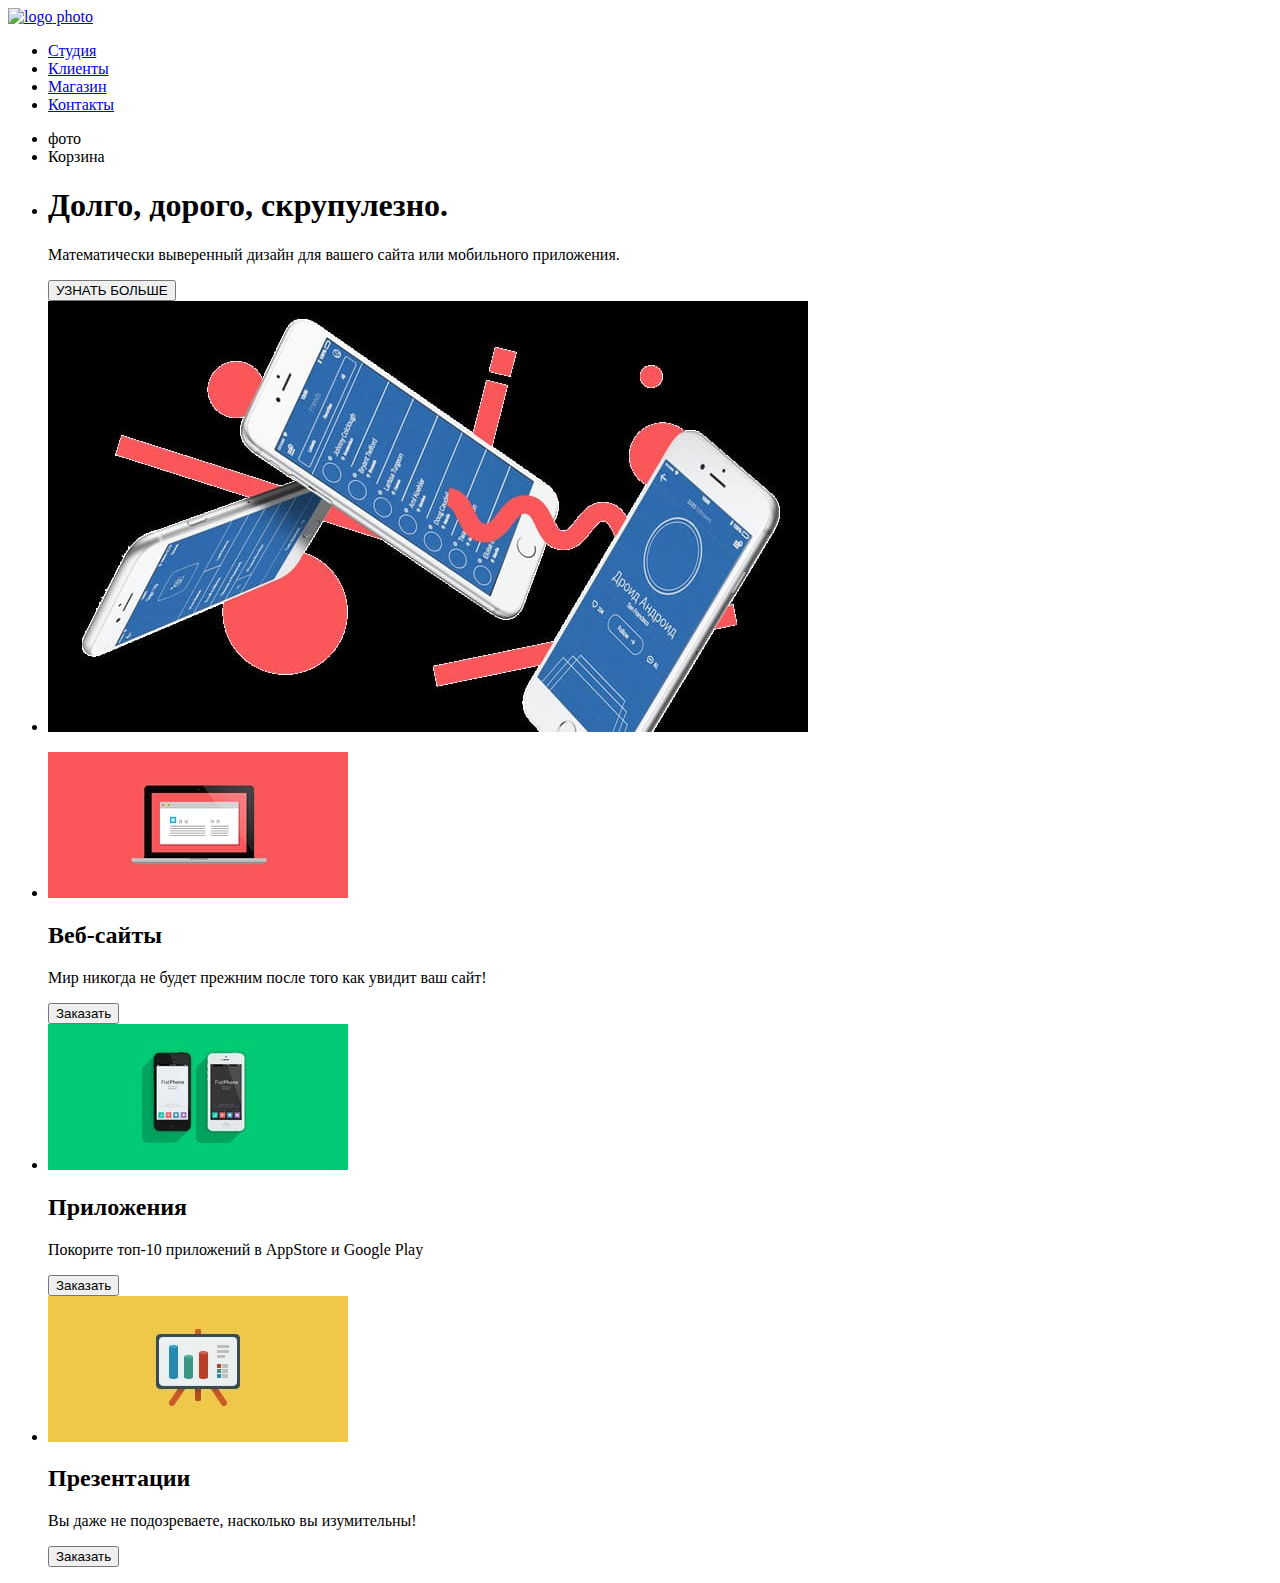
==== index.html @ cef777b5 "start" ====
<!DOCTYPE html>
<html lang="en">
  <head>
    <meta charset="UTF-8" />
    <meta http-equiv="X-UA-Compatible" content="IE=edge" />
    <meta name="viewport" content="width=device-width, initial-scale=1.0" />
    <title>nerds</title>
  </head>
  <body>
    <!--header шапка-->
    <header class="header">
      <a href="#" class="header_logo">
        <img src="#" alt="logo" />
        photo
      </a>
      <nav class="nav-menu">
        <ul class="nav-list">
          <li class="nav-items">
            <a href="#" class="nav-link"> Студия </a>
          </li>
          <li class="nav-items">
            <a href="#" class="nav-link"> Клиенты </a>
          </li>
          <li class="nav-items">
            <a href="#" class="nav-link"> Магазин </a>
          </li>
          <li class="nav-items">
            <a href="#" class="nav-link"> Контакты </a>
          </li>
        </ul>
        <ul class="basket">
          <li class="basket-list">фото</li>
          <li class="basket-list">Корзина</li>
        </ul>
      </nav>
      <!-- Секція герой-->
      <section class="hero">
        <ul class="hero-list">
          <li class="hero-items">
            <h1 class="hreo-title">Долго, дорого, скрупулезно.</h1>
            <p class="hero-paragraf">
              Математически выверенный дизайн для вашего сайта или мобильного
              приложения.
            </p>
            <button class="hero-btn">УЗНАТЬ БОЛЬШЕ</button>
          </li>
          <li class="hero-items">
            <img src="./images/img-cards/hero-foto.jpg" />
          </li>
        </ul>
      </section>

      <!-- Секція карточки Фотокарточки !! Галерея прикладів робіт фірми-->

      <section class="advertising">
        <ul class="advertising-list">
          <li class="advertising-item">
            <img src="./images/img-cards/laptop.jpg" />
            <h2 class="advertising-titel">Веб-сайты</h2>
            <p class="advertising-paragraf">
              Мир никогда не будет прежним после того как увидит ваш сайт!
            </p>
            <button class="advertising-btn">Заказать</button>
          </li>
          <li class="advertising-item">
            <img src="./images/img-cards/phone.jpg" />
            <h2 class="advertising-titel">Приложения</h2>
            <p class="advertising-paragraf">
              Покорите топ-10 приложений в AppStore и Google Play
            </p>
            <button class="advertising-btn">Заказать</button>
          </li>
          <li class="advertising-item">
            <img src="./images/img-cards/tv.jpg" />
            <h2 class="advertising-titel">Презентации</h2>
            <p class="advertising-paragraf">
              Вы даже не подозреваете, насколько вы изумительны!
            </p>
            <button class="advertising-btn">Заказать</button>
          </li>
        </ul>
      </section>
      <!-- Секція герой-->
      <section></section>
      <!-- Секція герой-->
      <section></section>
    </header>
  </body>
</html>
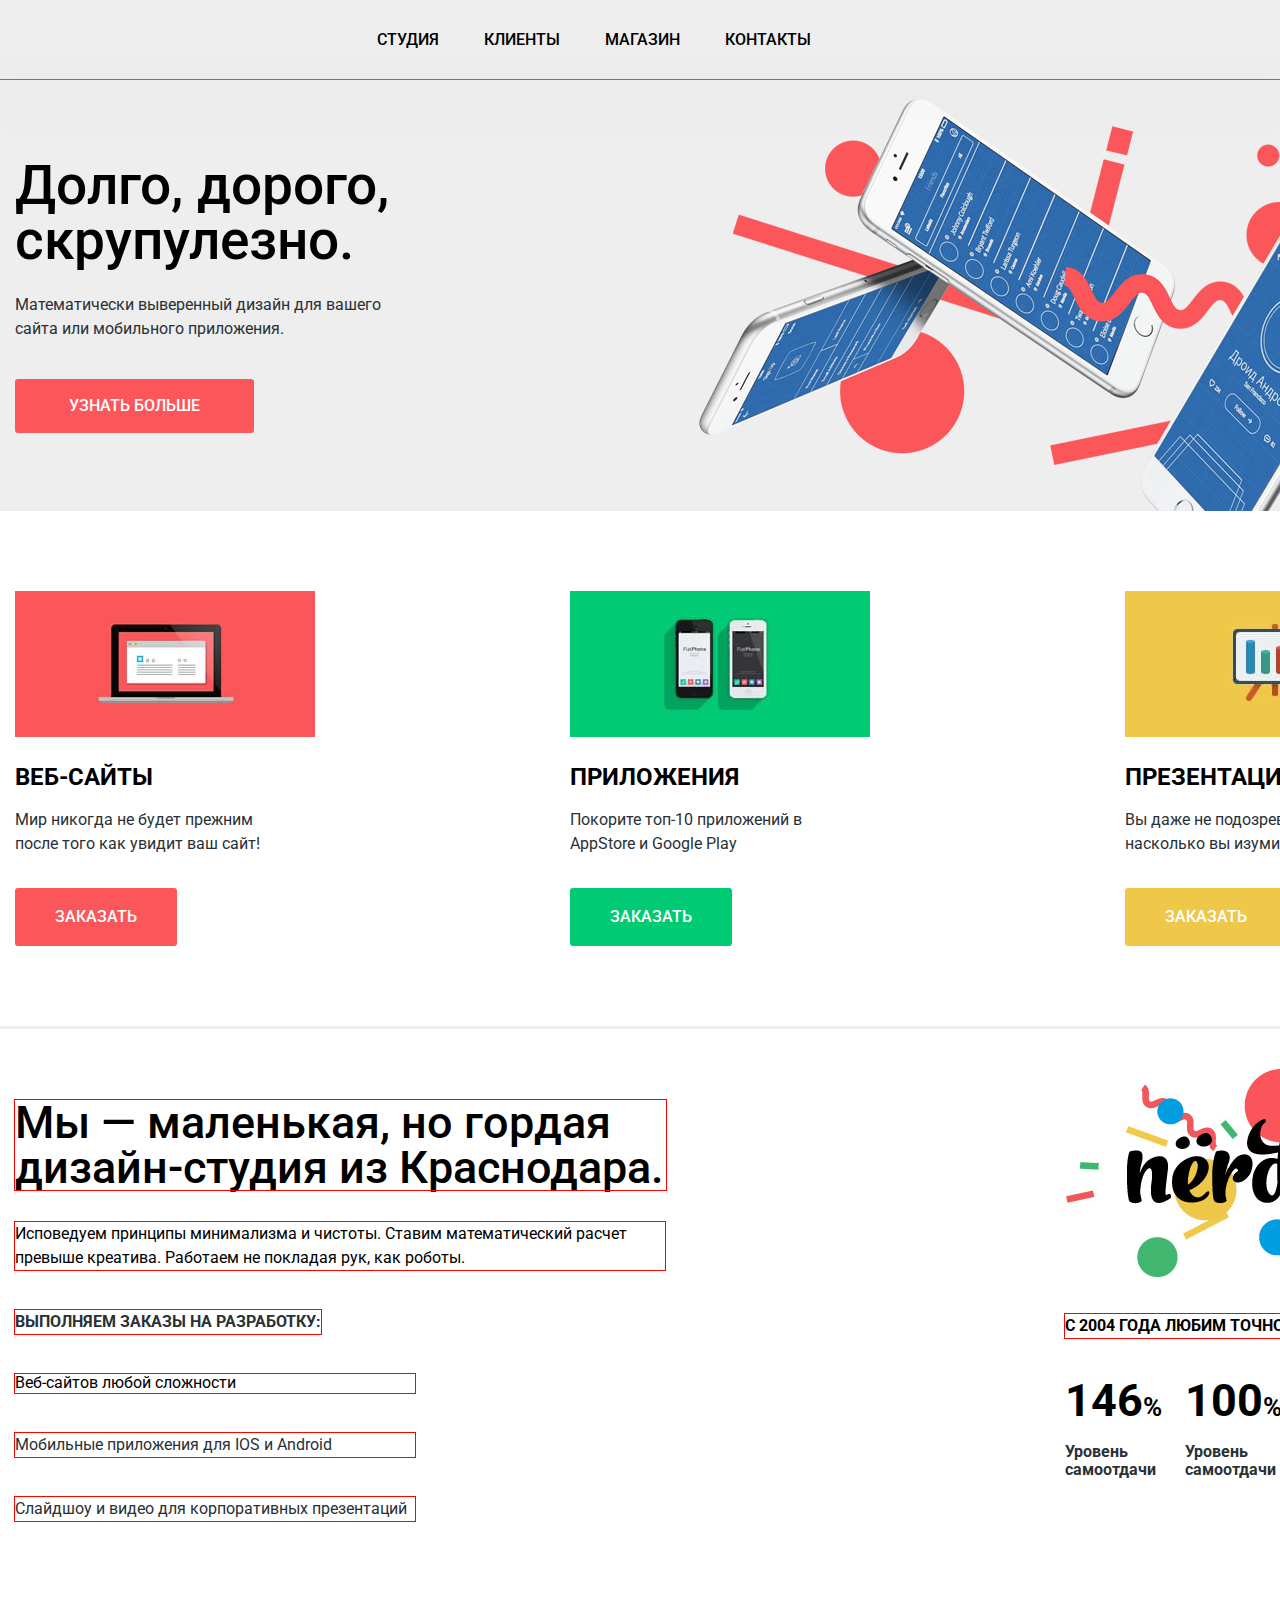
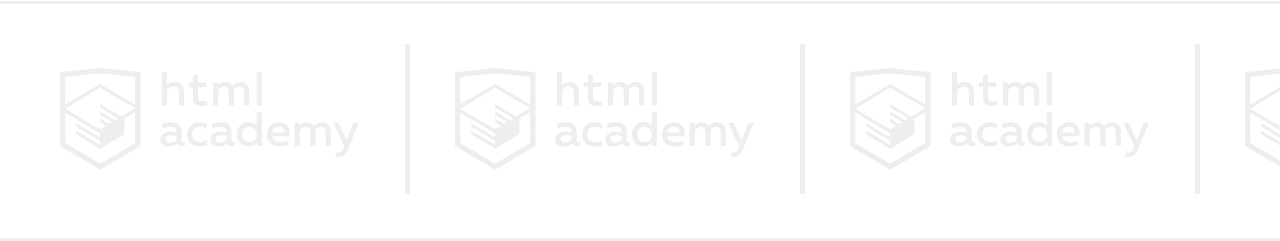
==== commit 05ebb511: "start" ====
--- a/index.html
+++ b/index.html
@@ -4,40 +4,67 @@
     <meta charset="UTF-8" />
     <meta http-equiv="X-UA-Compatible" content="IE=edge" />
     <meta name="viewport" content="width=device-width, initial-scale=1.0" />
+    <link
+      rel="stylesheet"
+      href="https://cdnjs.cloudflare.com/ajax/libs/modern-normalize/0.6.0/modern-normalize.min.css
+   "
+    />
+    <link rel="preconnect" href="https://fonts.googleapis.com" />
+    <link rel="preconnect" href="https://fonts.gstatic.com" crossorigin />
+    <link
+      href="https://fonts.googleapis.com/css2?family=Roboto:wght@400;500;700&display=swap"
+      rel="stylesheet"
+    />
+    <link rel="stylesheet" href="style/style.css" />
     <title>nerds</title>
   </head>
   <body>
     <!--header шапка-->
     <header class="header">
-      <a href="#" class="header_logo">
-        <img src="#" alt="logo" />
-        photo
-      </a>
-      <nav class="nav-menu">
-        <ul class="nav-list">
-          <li class="nav-items">
-            <a href="#" class="nav-link"> Студия </a>
-          </li>
-          <li class="nav-items">
-            <a href="#" class="nav-link"> Клиенты </a>
-          </li>
-          <li class="nav-items">
-            <a href="#" class="nav-link"> Магазин </a>
-          </li>
-          <li class="nav-items">
-            <a href="#" class="nav-link"> Контакты </a>
-          </li>
-        </ul>
-        <ul class="basket">
-          <li class="basket-list">фото</li>
-          <li class="basket-list">Корзина</li>
-        </ul>
-      </nav>
-      <!-- Секція герой-->
-      <section class="hero">
+      <div class="container">
+        <nav class="nav-menu">
+          <a href="#" class="header-logo">
+            <svg class="heder-logo__icon">
+              <use
+                href="../images/img-svg/symbol-defs.svg#icon-nerds-logo"
+              ></use>
+            </svg>
+          </a>
+          <ul class="nav-list">
+            <li class="nav-items">
+              <a href="#" class="nav-link"> Студия </a>
+            </li>
+            <li class="nav-items">
+              <a href="#" class="nav-link"> Клиенты </a>
+            </li>
+            <li class="nav-items">
+              <a href="#" class="nav-link"> Магазин </a>
+            </li>
+            <li class="nav-items">
+              <a href="#" class="nav-link"> Контакты </a>
+            </li>
+          </ul>
+          <ul class="basket">
+            <li class="basket-list">
+              <a class="basket-link">
+                <svg class="button-icon">
+                  <use
+                    href="../images/img-svg/symbol-defs.svg#icon-basket"
+                  ></use>
+                </svg>
+              </a>
+            </li>
+            <li class="basket-list">Корзина</li>
+          </ul>
+        </nav>
+      </div>
+    </header>
+    <!-- Секція герой-->
+    <section class="hero">
+      <div class="container">
         <ul class="hero-list">
           <li class="hero-items">
-            <h1 class="hreo-title">Долго, дорого, скрупулезно.</h1>
+            <h1 class="hero-title">Долго, дорого, скрупулезно.</h1>
             <p class="hero-paragraf">
               Математически выверенный дизайн для вашего сайта или мобильного
               приложения.
@@ -45,22 +72,24 @@
             <button class="hero-btn">УЗНАТЬ БОЛЬШЕ</button>
           </li>
           <li class="hero-items">
-            <img src="./images/img-cards/hero-foto.jpg" />
+            <img src="./images/img-cards/hero-png.png" />
           </li>
         </ul>
-      </section>
+      </div>
+    </section>
 
-      <!-- Секція карточки Фотокарточки !! Галерея прикладів робіт фірми-->
+    <!-- Секція карточки Фотокарточки !! Галерея прикладів робіт фірми-->
 
-      <section class="advertising">
+    <section class="advertising">
+      <div class="container">
         <ul class="advertising-list">
           <li class="advertising-item">
-            <img src="./images/img-cards/laptop.jpg" />
+            <img src="./images/img-cards/laptop.jpg" alt="laptop" />
             <h2 class="advertising-titel">Веб-сайты</h2>
             <p class="advertising-paragraf">
               Мир никогда не будет прежним после того как увидит ваш сайт!
             </p>
-            <button class="advertising-btn">Заказать</button>
+            <button class="advertising-btn sites">Заказать</button>
           </li>
           <li class="advertising-item">
             <img src="./images/img-cards/phone.jpg" />
@@ -68,7 +97,7 @@
             <p class="advertising-paragraf">
               Покорите топ-10 приложений в AppStore и Google Play
             </p>
-            <button class="advertising-btn">Заказать</button>
+            <button class="advertising-btn phone">Заказать</button>
           </li>
           <li class="advertising-item">
             <img src="./images/img-cards/tv.jpg" />
@@ -76,14 +105,94 @@
             <p class="advertising-paragraf">
               Вы даже не подозреваете, насколько вы изумительны!
             </p>
-            <button class="advertising-btn">Заказать</button>
+            <button class="advertising-btn tv">Заказать</button>
           </li>
         </ul>
-      </section>
-      <!-- Секція герой-->
-      <section></section>
-      <!-- Секція герой-->
-      <section></section>
-    </header>
+      </div>
+    </section>
+
+    <!-- Секція Краснодар Ботани-->
+
+    <section class="krasnodar">
+      <div class="container">
+        <ul class="krasnodar-list">
+          <li class="krasnodar-item">
+            <h2 class="kranodar-title">
+              Мы — маленькая, но гордая дизайн-студия из Краснодара.
+            </h2>
+            <p class="krasnodar-paragraf">
+              Исповедуем принципы минимализма и чистоты. Ставим математический
+              расчет превыше креатива. Работаем не покладая рук, как роботы.
+            </p>
+            <h3 class="krasnodar-subtitle">Выполняем заказы на разработку:</h3>
+            <div class="wrapper-subtitle">
+              <p class="   ">Веб-сайтов любой сложности</p>
+            </div>
+            <div class="wrapper-subtitle">
+              <p class="wrapper-item">Мобильные приложения для IOS и Android</p>
+            </div>
+            <div class="wrapper-subtitle">
+              <p class="wrapper-item">
+                Слайдшоу и видео для корпоративных презентаций
+              </p>
+            </div>
+          </li>
+          <div>
+            <img src="./images/img-cards/nerds-png.png" class="item-logo" />
+            <h3 class="nerds-statisik">с 2004 года Любим точность во всем:</h3>
+            <ul class="nerds-list">
+              <li class="nerds-item">
+                146<span class="mark">%</span>
+                <p class="nerds-paragraf">Уровень самоотдачи</p>
+              </li>
+              <li class="nerds-item">
+                100<span class="mark">%</span>
+                <p class="nerds-paragraf">Уровень самоотдачи</p>
+              </li>
+              <li class="nerds-item">
+                50<span class="mark">%</span>
+                <p class="nerds-paragraf">Уровень самоотдачи</p>
+              </li>
+            </ul>
+          </div>
+        </ul>
+      </div>
+    </section>
+
+    <!-- Секція партнери фірми-->
+    <section class="partners">
+      <div class="container">
+        <ul class="partners-list">
+          <li class="partners-list__items">
+            <a href="#" class="partners-logo">
+              <svg class="partners-logo__icon">
+                <use href="../images/img-svg/spride.svg#icon-html"></use>
+              </svg>
+            </a>
+          </li>
+          <li class="partners-list__items">
+            <a href="#" class="partners-logo">
+              <svg class="partners-logo__icon">
+                <use href="../images/img-svg/spride.svg#icon-html"></use>
+              </svg>
+            </a>
+          </li>
+          <li class="partners-list__items">
+            <a href="#" class="partners-logo">
+              <svg class="partners-logo__icon">
+                <use href="../images/img-svg/spride.svg#icon-html"></use>
+              </svg>
+            </a>
+          </li>
+          <li class="partners-list__items">
+            <a href="#" class="partners-logo">
+              <svg class="partners-logo__icon">
+                <use href="../images/img-svg/spride.svg#icon-html"></use>
+              </svg>
+            </a>
+          </li>
+        </ul>
+      </div>
+    </section>
   </body>
 </html>
--- a/style/style.css
+++ b/style/style.css
@@ -0,0 +1,464 @@
+/* основний колір тексту #000000; */
+
+/*другорядний колір тексту #283136; */
+
+/* фкцент колір : #fb565a; */
+
+/* герой фоновий колір: #eeeeee; */
+
+/* другорядний колір тексту #283136; */
+
+/* колір фону блок герой і футор  #2F303A; */
+
+/* колір логотипу #000000 .. #2196F3; */
+
+/* колір тексту білий #FFFFFF; */
+
+:root {
+  --primart-text-color: #000000;
+  --subtitle-title-text-color: #283136;
+  --accent-color: #fb565a;
+  --hero-bg-color: #eeeeee;
+  --white-color: #ffffff;
+  --main-background-color: #888888;
+  --bg-button-gren: #00ca74;
+  --bg-button-yellow: #efc849;
+  --bg-button-red: #fb565a;
+  --contener-color: #eeeee;
+  --icon-color: #afb1b8;
+  --items-shadow: #eeeeee;
+  --animation-timing-function: cubic-bezier(0.4, 0, 0.2, 1);
+}
+
+p,
+h1,
+h2,
+h3,
+h4,
+h5,
+h6,
+ul {
+  margin: 0;
+  padding-left: 0;
+  padding-right: 0;
+  list-style: none;
+}
+
+img {
+  display: block;
+  max-width: 100%;
+  height: auto;
+}
+
+body {
+  font-family: "Roboto";
+  font-style: normal;
+  font-weight: 400;
+}
+
+/* heder хедер секція */
+
+.header {
+  background-color: var(--hero-bg-color);
+}
+
+.heder-logo__icon {
+  width: 160px;
+  height: 65px;
+}
+
+.header::after {
+  content: "";
+  margin-top: 0;
+  display: block;
+  height: 1px;
+  width: 100%;
+  background-color: var(--primart-text-color);
+  opacity: 0.5;
+  box-shadow: 0 15px 40px 0px rgba(0, 0, 0, 0.5);
+  margin-left: auto;
+  margin-right: auto;
+}
+
+.container {
+  padding-right: 15px;
+  padding-left: 15px;
+  margin-left: auto;
+  margin-right: auto;
+  width: 1440px;
+}
+
+.nav-link {
+  position: relative;
+  font-weight: 500;
+  font-size: 16px;
+  line-height: 1.87;
+  text-transform: uppercase;
+  color: var(--primart-text-color);
+  text-decoration: none;
+  /* outline: 1px solid blue; */
+  padding-top: 30px;
+  padding-bottom: 30px;
+  text-transform: uppercase;
+  transition: color 250ms ease 0s;
+  transition-timing-function: linear;
+}
+
+.nav-link:hover,
+.nav-link:focus {
+  color: var(--accent-color);
+  /* transform: scale(1.5); */
+}
+
+.nav-link::after {
+  content: "";
+  position: absolute;
+  display: block;
+  background-color: var(--accent-color);
+  height: 3px;
+  width: 0%;
+  left: 0;
+  bottom: 0;
+  width: 100%;
+  transform: scaleX(0);
+  transition: transform 250ms var(--animation-timing-function);
+}
+
+.nav-link:hover:after {
+  transform: scaleX(1);
+}
+
+.nav-menu {
+  /* outline: 1px solid red; */
+  display: flex;
+  background-color: var(--hero-bg-color);
+  padding-top: 5px;
+  padding-bottom: 5px;
+}
+
+.nav-list {
+  display: flex;
+  align-items: center;
+  margin-left: 202px;
+  gap: 45px;
+}
+
+.basket {
+  display: flex;
+  align-items: center;
+  gap: 25px;
+  margin-left: auto;
+}
+
+.button-icon {
+  width: 50px;
+  height: 30px;
+}
+
+.basket-list {
+  font-weight: 500;
+  font-size: 16px;
+  line-height: 30px;
+  align-items: center;
+  text-align: right;
+  text-transform: uppercase;
+  /*   */
+  cursor: pointer;
+
+  /* padding-top: 20px;
+  padding-bottom: 20px; */
+}
+
+/* hero герой секція */
+
+.hero {
+  background-color: var(--hero-bg-color);
+}
+
+.hero-list {
+  display: flex;
+  align-items: center;
+  justify-content: space-between;
+}
+
+/* .hero-items {
+} */
+
+.hero-title {
+  /* outline: 1px solid blue; */
+  font-weight: 500;
+  font-size: 55px;
+  line-height: 55px;
+  align-items: center;
+  width: 397px;
+}
+
+.hero-paragraf {
+  /* outline: 1px solid blue; */
+  font-size: 16px;
+  line-height: 1.5;
+  width: 400px;
+  margin-top: 25px;
+  color: var(--subtitle-title-text-color);
+}
+
+.hero-btn {
+  font-weight: 500;
+  font-size: 16px;
+  line-height: 1.25;
+  align-items: center;
+  text-align: center;
+  color: var(--white-color);
+  background-color: var(--accent-color);
+  padding: 17px 54px;
+  border-radius: 3px;
+  margin-top: 38px;
+  border: none;
+  cursor: pointer;
+  transition: transform 250ms var(--animation-timing-function);
+}
+
+.hero-btn:hover,
+.hero-btn:focus {
+  /* color: var(--accent-color); */
+  transform: scale(1.1);
+  box-shadow: rgba(255, 119, 0, 0.6) 0px 0px 8px 4px;
+}
+
+/*  Секція карточки Фотокарточки !! Галерея прикладів робіт фірми */
+
+.advertising-list {
+  display: flex;
+  justify-content: space-between;
+  margin-top: 80px;
+}
+
+.advertising-titel {
+  font-weight: 700;
+  font-size: 24px;
+  line-height: 30px;
+  display: flex;
+  align-items: center;
+  text-transform: uppercase;
+  color: var(--primart-text-color);
+  margin-top: 25px;
+}
+
+.advertising-paragraf {
+  font-size: 16px;
+  line-height: 1.5;
+  color: var(--subtitle-title-text-color);
+  margin-top: 16px;
+  width: 260px;
+}
+
+.advertising-btn {
+  font-weight: 500;
+  font-size: 16px;
+  line-height: 1.5;
+  align-items: center;
+  text-align: center;
+  text-transform: uppercase;
+  color: var(--white-color);
+  padding: 17px 40px;
+  border-radius: 3px;
+  border: none;
+  margin-top: 32px;
+  cursor: pointer;
+  transition: transform 250ms var(--animation-timing-function);
+}
+
+.advertising-btn:hover,
+.advertising-btn:focus {
+  /* color: var(--accent-color); */
+  transform: scale(1.1);
+  box-shadow: rgba(255, 119, 0, 0.6) 0px 0px 8px 4px;
+}
+
+.sites {
+  background-color: var(--bg-button-red);
+}
+
+.phone {
+  background-color: var(--bg-button-gren);
+}
+
+.tv {
+  background-color: var(--bg-button-yellow);
+}
+
+.advertising::after {
+  content: "";
+  margin-top: 80px;
+  display: block;
+  height: 3px;
+  width: 1415px;
+  background-color: var(--hero-bg-color);
+  margin-left: auto;
+  margin-right: auto;
+}
+
+/*  Секція Краснодар Ботани */
+
+.krasnodar-list {
+  display: flex;
+  justify-content: space-between;
+  /* margin-top: 40px; */
+}
+
+.item-logo {
+  margin-top: 40px;
+}
+
+.kranodar-title {
+  font-weight: 500;
+  font-size: 45px;
+  line-height: 1;
+  align-items: center;
+  width: 651px;
+  outline: 1px solid red;
+  margin-top: 71px;
+  color: var(--primart-text-color);
+}
+
+.krasnodar-paragraf {
+  font-size: 16px;
+  line-height: 1.5;
+  outline: 1px solid red;
+  width: 650px;
+  color: var(--primart-text-color);
+  margin-top: 32px;
+}
+
+.krasnodar-subtitle {
+  font-weight: 700;
+  font-size: 16px;
+  line-height: 1.5;
+  outline: 1px solid red;
+  text-transform: uppercase;
+  width: 306px;
+  margin-top: 40px;
+  color: var(--subtitle-title-text-color);
+}
+
+.wrapper-subtitle {
+  display: block;
+  width: 400px;
+  /* height: 40px; */
+  outline: 1px solid red;
+  margin-top: 40px;
+}
+
+.wrapper-item {
+  font-size: 16px;
+  line-height: 1.5;
+  color: var(--subtitle-title-text-color);
+  position: relative;
+}
+
+.wrapper-item::before {
+  content: "";
+  position: absolute;
+  display: block;
+  height: 5px;
+  width: 5px;
+  color: red;
+}
+
+.nerds-statisik {
+  font-weight: 700;
+  font-size: 16px;
+  line-height: 1.5;
+  text-transform: uppercase;
+  outline: 1px solid red;
+  color: var(--primart-text-color);
+  margin-top: 37px;
+}
+
+.nerds-list {
+  display: flex;
+}
+
+.nerds-item {
+  font-weight: 700;
+  font-size: 45px;
+  line-height: 1.42;
+  color: var(--primart-text-color);
+  margin-top: 31px;
+}
+
+.mark {
+  font-weight: 700;
+  font-size: 26px;
+  line-height: 40px;
+  /* identical to box height, or 154% */
+
+  color: #000000;
+}
+
+.nerds-paragraf {
+  font-size: 16px;
+  line-height: 1.12;
+  /* or 112% */
+  color: var(--subtitle-title-text-color);
+  width: 120px;
+  margin-top: 10px;
+}
+
+/*  Секція партнери фірми */
+
+.krasnodar::after {
+  content: "";
+  margin-top: 80px;
+  display: block;
+  height: 3px;
+  width: 1415px;
+  background-color: var(--hero-bg-color);
+  margin-left: auto;
+  margin-right: auto;
+}
+
+.partners-list {
+  display: flex;
+}
+
+.partners::after {
+  content: "";
+  margin-top: 40px;
+  display: block;
+  height: 3px;
+  width: 1415px;
+  background-color: var(--hero-bg-color);
+  margin-left: auto;
+  margin-right: auto;
+}
+
+.partners-logo__icon {
+  margin-top: 40px;
+  padding-right: 45px;
+  margin-left: 45px;
+  border-right: 5px solid;
+  color: var(--hero-bg-color);
+  fill: var(--hero-bg-color);
+}
+
+.partners-logo__icon:hover,
+.partners-logo__icon:focus {
+  fill: var(--accent-color);
+  /* transform: scale(1.5); */
+}
+
+.partners-logo__icon:last-child {
+  content: "none";
+}
+
+.partners-logo {
+  width: 200px;
+  height: 68px;
+  /* outline: 1px solid red;
+  padding-right: 40px; */
+}
+
+.partners-logo__icon {
+  color: var(--hero-bg-color);
+}
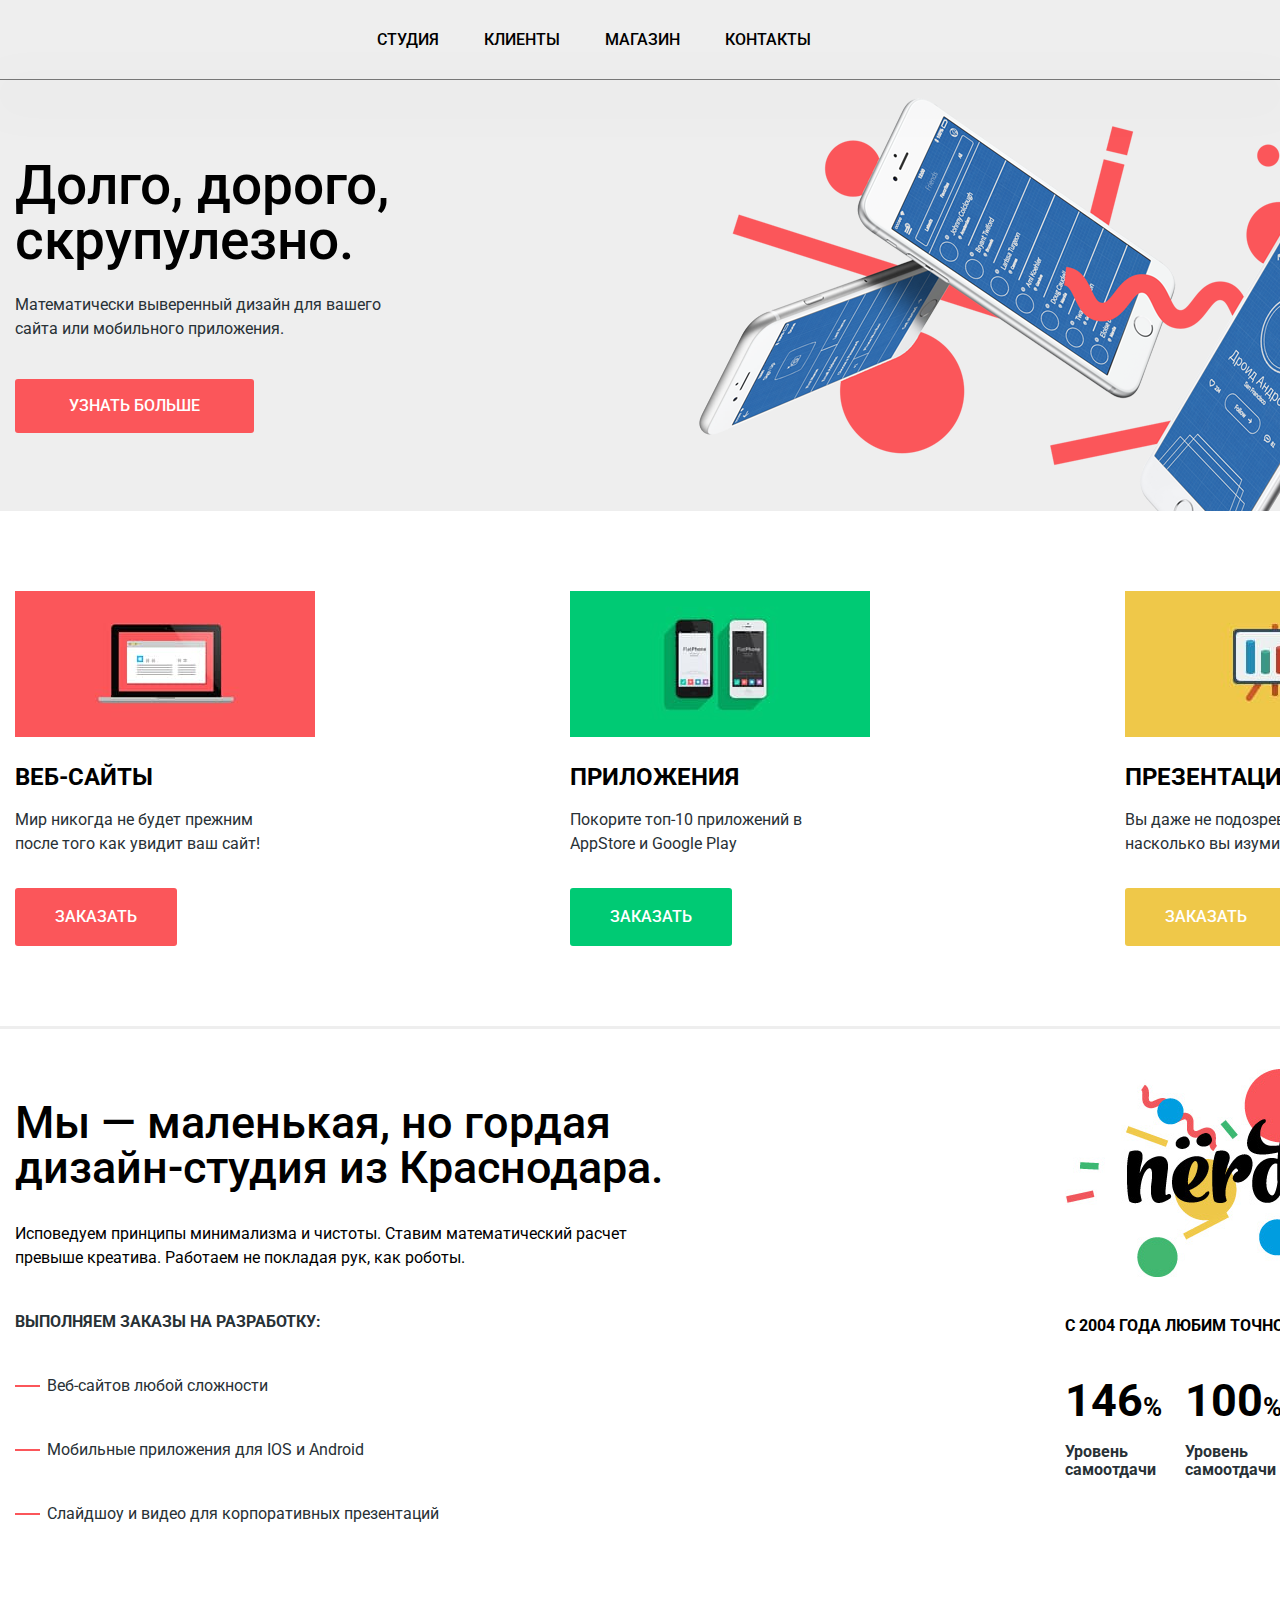
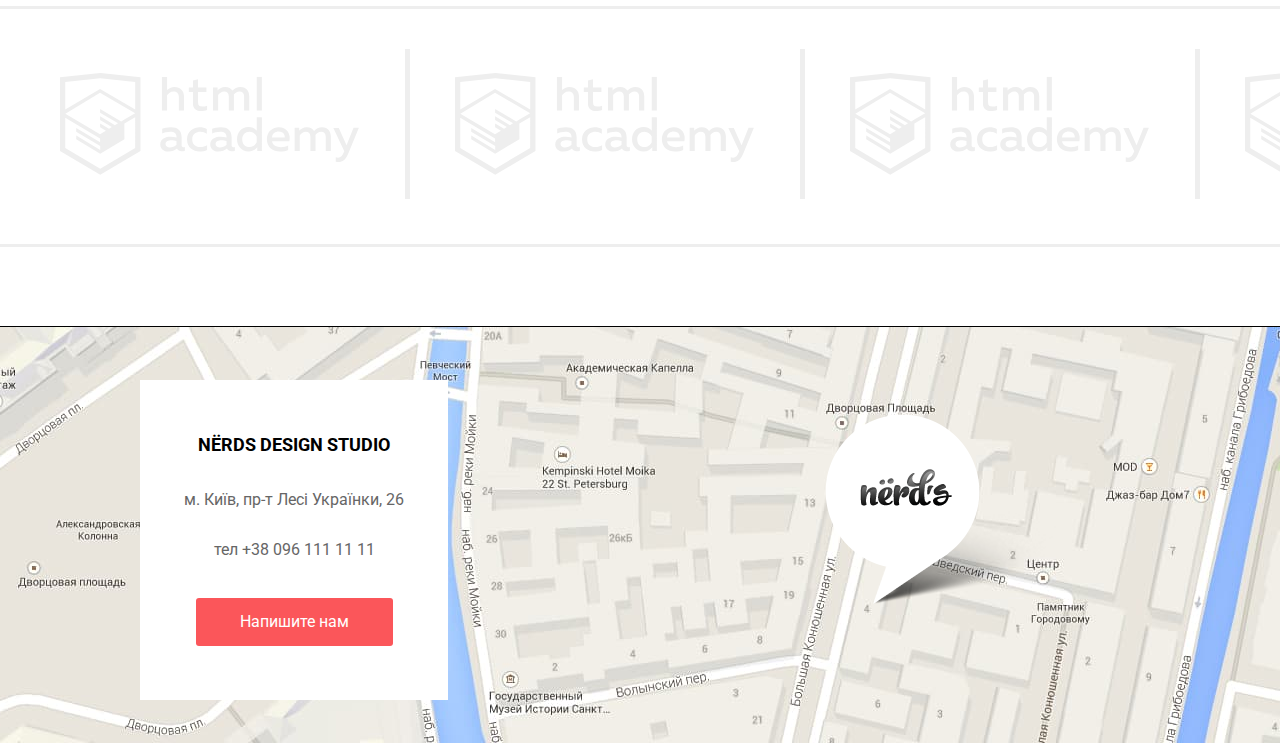
==== commit 123faca2: "start" ====
--- a/index.html
+++ b/index.html
@@ -15,7 +15,7 @@
       href="https://fonts.googleapis.com/css2?family=Roboto:wght@400;500;700&display=swap"
       rel="stylesheet"
     />
-    <link rel="stylesheet" href="style/style.css" />
+    <link rel="stylesheet" href="./style/style.css" />
     <title>nerds</title>
   </head>
   <body>
@@ -126,7 +126,7 @@
             </p>
             <h3 class="krasnodar-subtitle">Выполняем заказы на разработку:</h3>
             <div class="wrapper-subtitle">
-              <p class="   ">Веб-сайтов любой сложности</p>
+              <p class="wrapper-item">Веб-сайтов любой сложности</p>
             </div>
             <div class="wrapper-subtitle">
               <p class="wrapper-item">Мобильные приложения для IOS и Android</p>
@@ -194,5 +194,32 @@
         </ul>
       </div>
     </section>
+
+    <!-- Футер підвал сайту-->
+    <section class="footer">
+      <div class="container-footer">
+        <div class="footer-wrapper">
+          <h3 class="footer-title">NЁRDS DESIGN STUDIO
+          </h3>
+           <ul>
+               <li>
+                  <a
+                  href="https://goo.gl/maps/CPtrU1FHBa2aNyZL9"
+                   target="_blank"
+                   rel="noopener noreferrer nofollow"
+                   class="footer-adres__link"
+                   >м. Київ, пр-т Лесі Українки, 26</ a>
+               </li>
+               <li>
+                    <a href="tel:+380961111111" class="footer-adres__link">  тел +38 096 111 11 11</a>
+               </li>
+               <button class="footer-btn">Напишите нам</button> 
+           </div>
+                 <div class="location">
+                    <img src="./images/img-cards/map-marker 1.png">
+               </div>
+      </div>
+    </section>
+    
   </body>
 </html>
--- a/style/style.css
+++ b/style/style.css
@@ -17,13 +17,19 @@
 :root {
   --primart-text-color: #000000;
   --subtitle-title-text-color: #283136;
-  --accent-color: #fb565a;
+  --bg-button-red: #fb565a;
+  --bg-button-red-akcent: #e74246;
+  --bg-button-red-clikc: #d7373b;
+  --bg-button-gren: #00ca74;
+  --bg-button-gren-akcent: #00bc6c;
+  --bg-button-gren-clikc: #00aa62;
+  --bg-button-yellow: #efc849;
+  --bg-button-yellow-akcent: #eab534;
+  --bg-button-yellow-clikc: #e5a722;
   --hero-bg-color: #eeeeee;
   --white-color: #ffffff;
   --main-background-color: #888888;
-  --bg-button-gren: #00ca74;
-  --bg-button-yellow: #efc849;
-  --bg-button-red: #fb565a;
+  --footer-text: #666666;
   --contener-color: #eeeee;
   --icon-color: #afb1b8;
   --items-shadow: #eeeeee;
@@ -65,6 +71,8 @@
 .heder-logo__icon {
   width: 160px;
   height: 65px;
+  color: var(--hero-bg-color);
+  fill: var(--hero-bg-color);
 }
 
 .header::after {
@@ -162,11 +170,7 @@
   align-items: center;
   text-align: right;
   text-transform: uppercase;
-  /*   */
   cursor: pointer;
-
-  /* padding-top: 20px;
-  padding-bottom: 20px; */
 }
 
 /* hero герой секція */
@@ -180,9 +184,6 @@
   align-items: center;
   justify-content: space-between;
 }
-
-/* .hero-items {
-} */
 
 .hero-title {
   /* outline: 1px solid blue; */
@@ -209,7 +210,7 @@
   align-items: center;
   text-align: center;
   color: var(--white-color);
-  background-color: var(--accent-color);
+  background-color: var(--bg-button-red);
   padding: 17px 54px;
   border-radius: 3px;
   margin-top: 38px;
@@ -220,9 +221,13 @@
 
 .hero-btn:hover,
 .hero-btn:focus {
-  /* color: var(--accent-color); */
   transform: scale(1.1);
   box-shadow: rgba(255, 119, 0, 0.6) 0px 0px 8px 4px;
+  background-color: var(--bg-button-red-akcent);
+}
+
+.hero-btn:active {
+  background-color: var(--bg-button-red-clikc);
 }
 
 /*  Секція карточки Фотокарточки !! Галерея прикладів робіт фірми */
@@ -268,23 +273,56 @@
   transition: transform 250ms var(--animation-timing-function);
 }
 
-.advertising-btn:hover,
-.advertising-btn:focus {
+/* кнопка червона */
+
+.sites {
+  background-color: var(--bg-button-red);
+}
+
+.sites:hover,
+.sites:focus {
+  transform: scale(1.1);
+  box-shadow: rgba(217, 183, 192, 0.915) 0px 0px 8px 4px;
+  background-color: var(--bg-button-red-akcent);
+}
+
+.sites:active {
+  background-color: var(--bg-button-red-clikc);
+}
+
+/* кнопка зелена */
+
+.phone {
+  background-color: var(--bg-button-gren);
+}
+
+.phone:hover,
+.phone:focus {
   /* color: var(--accent-color); */
   transform: scale(1.1);
-  box-shadow: rgba(255, 119, 0, 0.6) 0px 0px 8px 4px;
-}
-
-.sites {
-  background-color: var(--bg-button-red);
-}
-
-.phone {
-  background-color: var(--bg-button-gren);
-}
+  box-shadow: rgba(217, 183, 192, 0.915) 0px 0px 8px 4px;
+  background-color: var(--bg-button-gren-akcent);
+}
+
+.phone:active {
+  background-color: var(--bg-button-gren-clikc);
+}
+
+/* кнопка жовта */
 
 .tv {
   background-color: var(--bg-button-yellow);
+}
+
+.tv:hover,
+.tv:focus {
+  transform: scale(1.1);
+  box-shadow: rgba(217, 183, 192, 0.915) 0px 0px 8px 4px;
+  background-color: var(--bg-button-yellow-akcent);
+}
+
+.phone:active {
+  background-color: var(--bg-button-yellow-clikc);
 }
 
 .advertising::after {
@@ -316,7 +354,7 @@
   line-height: 1;
   align-items: center;
   width: 651px;
-  outline: 1px solid red;
+  /* outline: 1px solid red; */
   margin-top: 71px;
   color: var(--primart-text-color);
 }
@@ -324,7 +362,7 @@
 .krasnodar-paragraf {
   font-size: 16px;
   line-height: 1.5;
-  outline: 1px solid red;
+  /* outline: 1px solid red; */
   width: 650px;
   color: var(--primart-text-color);
   margin-top: 32px;
@@ -334,7 +372,6 @@
   font-weight: 700;
   font-size: 16px;
   line-height: 1.5;
-  outline: 1px solid red;
   text-transform: uppercase;
   width: 306px;
   margin-top: 40px;
@@ -342,11 +379,11 @@
 }
 
 .wrapper-subtitle {
-  display: block;
-  width: 400px;
-  /* height: 40px; */
-  outline: 1px solid red;
+  display: inline-block;
+  width: 650px;
   margin-top: 40px;
+  padding-left: 32px;
+  /* outline: 1px solid red; */
 }
 
 .wrapper-item {
@@ -359,10 +396,11 @@
 .wrapper-item::before {
   content: "";
   position: absolute;
-  display: block;
-  height: 5px;
-  width: 5px;
-  color: red;
+  background: var(--bg-button-red);
+  width: 25px;
+  height: 2px;
+  margin-left: -32px;
+  margin-top: 11px;
 }
 
 .nerds-statisik {
@@ -370,7 +408,7 @@
   font-size: 16px;
   line-height: 1.5;
   text-transform: uppercase;
-  outline: 1px solid red;
+  /* outline: 1px solid red; */
   color: var(--primart-text-color);
   margin-top: 37px;
 }
@@ -459,6 +497,75 @@
   padding-right: 40px; */
 }
 
-.partners-logo__icon {
-  color: var(--hero-bg-color);
-}
+/*  Секція партнери фірми */
+
+.footer {
+  margin-top: 80px;
+}
+
+.container-footer {
+  height: 416px;
+  max-width: 1440px;
+  outline: 1px solid black;
+  margin-top: 80px;
+  margin: 0 auto;
+
+  background-image: url(../images/img-cards/map.jpg);
+
+  background-size: no-repeat;
+
+  background-position: center;
+
+  background-size: cover;
+  position: relative;
+}
+
+.footer-wrapper {
+  display: block;
+  width: 308px;
+  height: 320px;
+  background-color: var(--white-color);
+  position: absolute;
+  top: 53px;
+  left: 140px;
+}
+
+.footer-title {
+  text-align: center;
+  margin-top: 50px;
+  font-weight: 700;
+  font-size: 18px;
+  line-height: 1.66;
+  color: var(--primart-text-color);
+  text-transform: uppercase;
+}
+
+.footer-adres__link {
+  /* outline: 1px solid red; */
+  display: block;
+  text-align: center;
+  font-size: 16px;
+  line-height: 1.25;
+  text-decoration: none;
+  margin-top: 30px;
+  color: var(--footer-text);
+}
+
+.footer-btn {
+  display: block;
+  padding: 15px 44px;
+  margin: 0 auto;
+  margin-top: 38px;
+  cursor: pointer;
+  background-color: var(--bg-button-red);
+  color: var(--white-color);
+  border: none;
+  border-radius: 3px;
+}
+
+.location {
+  display: block;
+  position: absolute;
+  top: 87px;
+  left: 825px;
+}
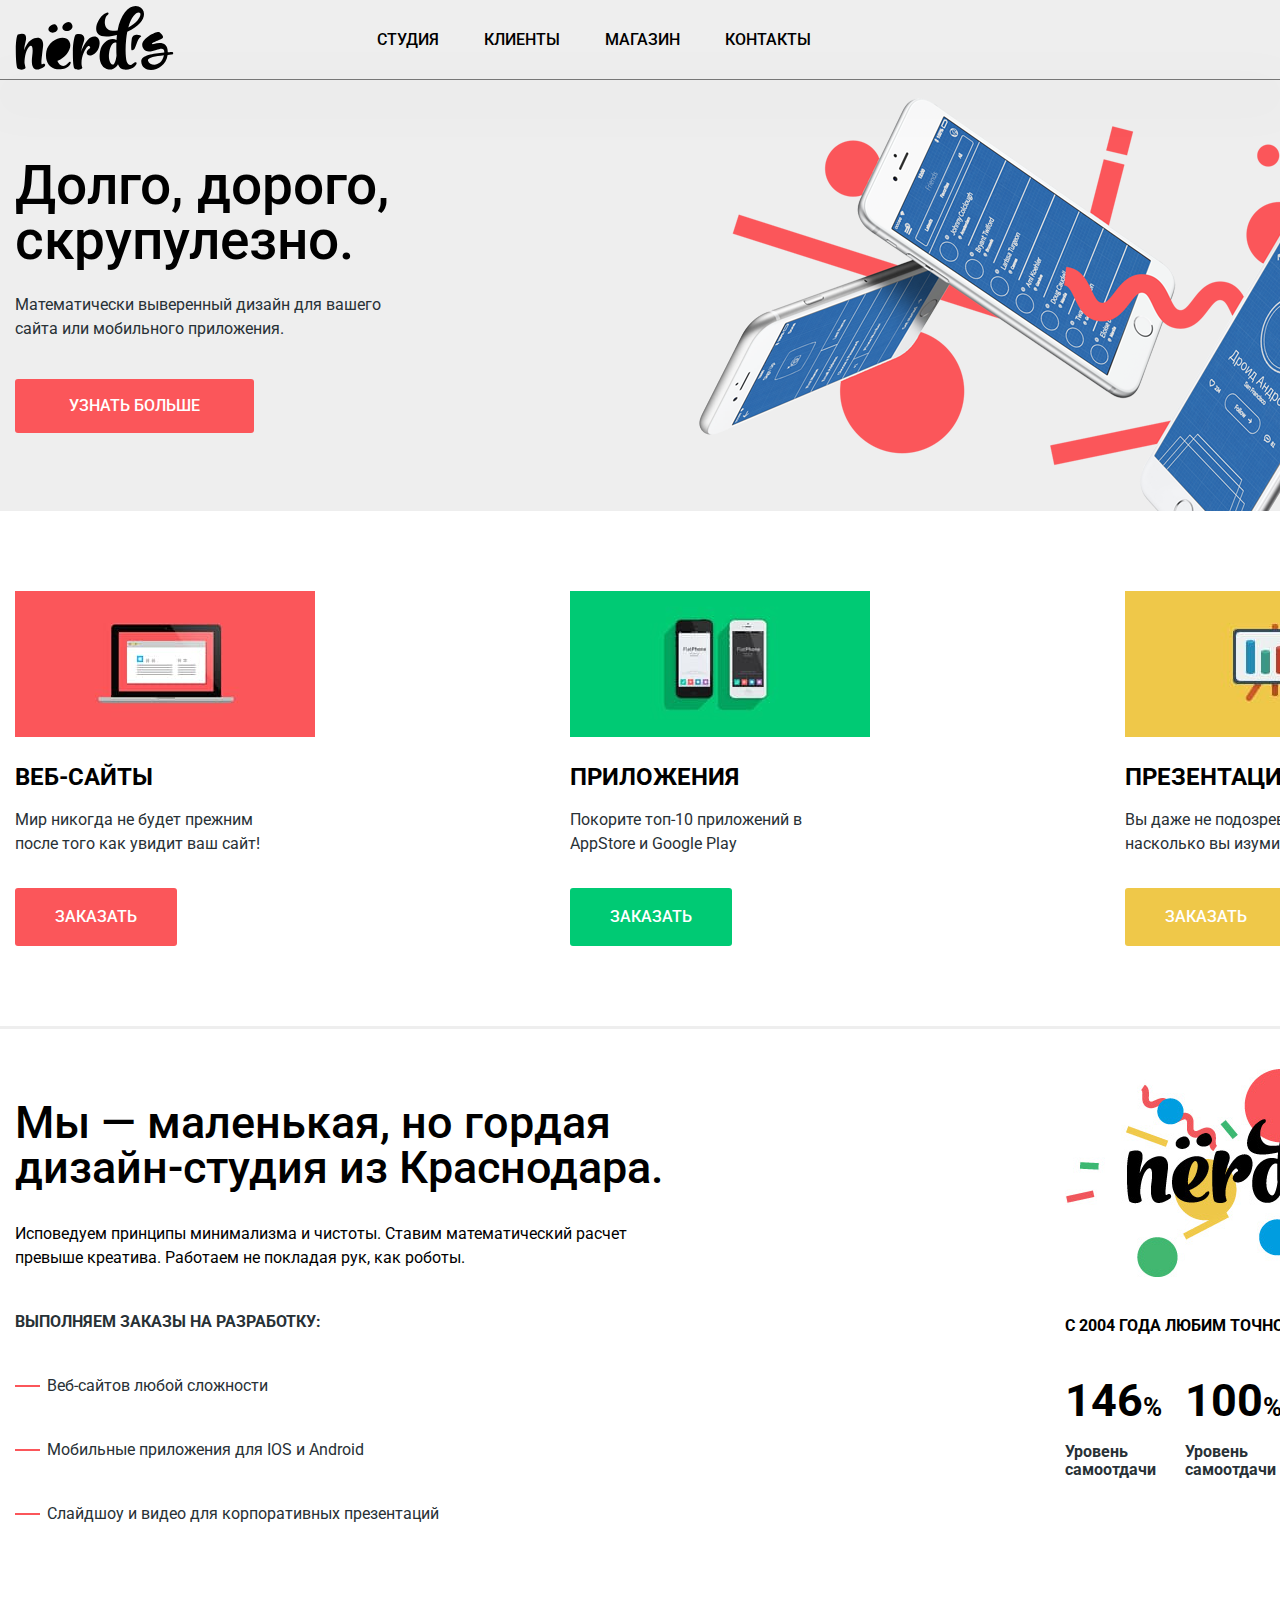
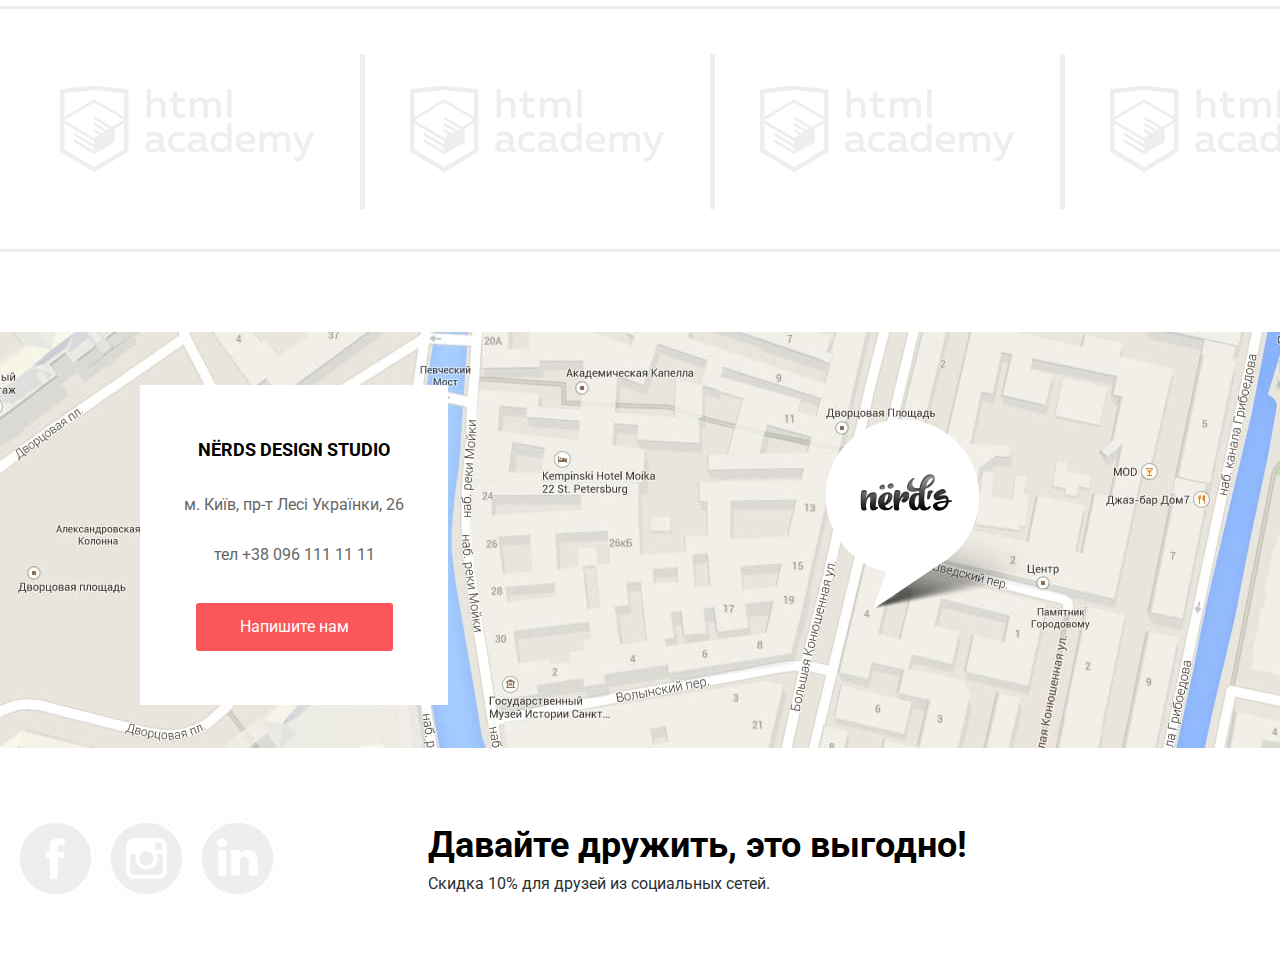
==== commit 2afaf38d: "tem-cards" ====
--- a/index.html
+++ b/index.html
@@ -19,15 +19,16 @@
     <title>nerds</title>
   </head>
   <body>
+
     <!--header шапка-->
+
     <header class="header">
       <div class="container">
         <nav class="nav-menu">
           <a href="#" class="header-logo">
             <svg class="heder-logo__icon">
-              <use
-                href="../images/img-svg/symbol-defs.svg#icon-nerds-logo"
-              ></use>
+              <use href="../images/img-svg/spride.svg#icon-nerds-logo">
+              </use>
             </svg>
           </a>
           <ul class="nav-list">
@@ -48,9 +49,8 @@
             <li class="basket-list">
               <a class="basket-link">
                 <svg class="button-icon">
-                  <use
-                    href="../images/img-svg/symbol-defs.svg#icon-basket"
-                  ></use>
+                  <use href="../images/img-svg/spride.svg#icon-basket">
+                 </use>
                 </svg>
               </a>
             </li>
@@ -59,7 +59,9 @@
         </nav>
       </div>
     </header>
+
     <!-- Секція герой-->
+
     <section class="hero">
       <div class="container">
         <ul class="hero-list">
@@ -69,7 +71,7 @@
               Математически выверенный дизайн для вашего сайта или мобильного
               приложения.
             </p>
-            <button class="hero-btn">УЗНАТЬ БОЛЬШЕ</button>
+            <button type="button" class="hero-btn">УЗНАТЬ БОЛЬШЕ</button>
           </li>
           <li class="hero-items">
             <img src="./images/img-cards/hero-png.png" />
@@ -160,6 +162,7 @@
     </section>
 
     <!-- Секція партнери фірми-->
+    
     <section class="partners">
       <div class="container">
         <ul class="partners-list">
@@ -196,6 +199,7 @@
     </section>
 
     <!-- Футер підвал сайту-->
+
     <section class="footer">
       <div class="container-footer">
         <div class="footer-wrapper">
@@ -213,13 +217,57 @@
                <li>
                     <a href="tel:+380961111111" class="footer-adres__link">  тел +38 096 111 11 11</a>
                </li>
-               <button class="footer-btn">Напишите нам</button> 
-           </div>
-                 <div class="location">
-                    <img src="./images/img-cards/map-marker 1.png">
+                  <button class="footer-btn">Напишите нам</button> 
                </div>
-      </div>
-    </section>
+                    <div class="location">
+                         <img src="./images/img-cards/map-marker 1.png">
+                    </div>
+               </div>
+    </section>
+
+     <!-- Соціал медіа -->
+
+     <section class="media">
+       <div class="container">
+           <ul class="media-list">
+            <li class="media-items">
+              <a>
+                <svg class="media-logo">
+                     <use href="../images/img-svg/spride.svg#icon-facebook-svgrepo-com">
+                 </use>
+                </svg>
+              </a>
+            </li>
+             <li>
+              <a>
+                <svg class="media-logo">
+                  <use href="../images/img-svg/spride.svg#icon-instagram-svgrepo-com">
+                 </use>
+                </svg>
+              </a>
+            </li>
+             <li>
+              <a>
+                <svg class="media-logo">
+                  <use href="../images/img-svg/spride.svg#icon-linkedin-svgrepo-com">
+                 </use>
+                </svg>
+              </a>
+            </li>
+              <li class="footer-list">
+                  <h3 class="media-title">
+                   Давайте дружить, это выгодно!
+                    </h3>
+                   <p class="media-paragraf">
+                   Скидка 10% для друзей из социальных сетей.
+                  </p>
+              </li>
+           </ul>
+        
+       </div>
+     </section>
+
+
     
   </body>
 </html>
--- a/style/style.css
+++ b/style/style.css
@@ -60,19 +60,35 @@
   font-family: "Roboto";
   font-style: normal;
   font-weight: 400;
+  /* padding-top: 80px; */
 }
 
 /* heder хедер секція */
 
 .header {
   background-color: var(--hero-bg-color);
-}
+  /* position: fixed;
+  width: 100%;
+  top: 0;
+  left: 0;
+  z-index: 1; */
+}
+
+/* .shop {
+  position: fixed;
+  width: 100%;
+  top: 0;
+  left: 0;
+  z-index: 1;
+} */
 
 .heder-logo__icon {
   width: 160px;
   height: 65px;
-  color: var(--hero-bg-color);
-  fill: var(--hero-bg-color);
+}
+
+.heder-logo__icon:active {
+  fill: var(--icon-color);
 }
 
 .header::after {
@@ -114,7 +130,7 @@
 
 .nav-link:hover,
 .nav-link:focus {
-  color: var(--accent-color);
+  color: var(--bg-button-red);
   /* transform: scale(1.5); */
 }
 
@@ -122,7 +138,7 @@
   content: "";
   position: absolute;
   display: block;
-  background-color: var(--accent-color);
+  background-color: var(--bg-button-red);
   height: 3px;
   width: 0%;
   left: 0;
@@ -161,6 +177,10 @@
 .button-icon {
   width: 50px;
   height: 30px;
+}
+
+.button-icon:active {
+  fill: var(--icon-color);
 }
 
 .basket-list {
@@ -222,7 +242,7 @@
 .hero-btn:hover,
 .hero-btn:focus {
   transform: scale(1.1);
-  box-shadow: rgba(255, 119, 0, 0.6) 0px 0px 8px 4px;
+  box-shadow: rgba(217, 183, 192, 0.915) 0px 0px 8px 4px;
   background-color: var(--bg-button-red-akcent);
 }
 
@@ -298,7 +318,6 @@
 
 .phone:hover,
 .phone:focus {
-  /* color: var(--accent-color); */
   transform: scale(1.1);
   box-shadow: rgba(217, 183, 192, 0.915) 0px 0px 8px 4px;
   background-color: var(--bg-button-gren-akcent);
@@ -321,7 +340,7 @@
   background-color: var(--bg-button-yellow-akcent);
 }
 
-.phone:active {
+.tv:active {
   background-color: var(--bg-button-yellow-clikc);
 }
 
@@ -448,6 +467,7 @@
 .krasnodar::after {
   content: "";
   margin-top: 80px;
+  margin-bottom: 45px;
   display: block;
   height: 3px;
   width: 1415px;
@@ -472,32 +492,37 @@
 }
 
 .partners-logo__icon {
-  margin-top: 40px;
+  margin-top: 0;
+  width: 300px;
   padding-right: 45px;
   margin-left: 45px;
+  /* border-right: 5px solid; */
+  color: var(--hero-bg-color);
+  fill: var(--hero-bg-color);
+  transition: 250ms var(--animation-timing-function);
+}
+
+.partners-logo__icon:hover,
+.partners-logo__icon:focus {
+  fill: var(--subtitle-title-text-color);
+  /* transform: scale(1.5); */
+}
+
+.partners-list__items {
   border-right: 5px solid;
   color: var(--hero-bg-color);
-  fill: var(--hero-bg-color);
-}
-
-.partners-logo__icon:hover,
-.partners-logo__icon:focus {
-  fill: var(--accent-color);
-  /* transform: scale(1.5); */
-}
-
-.partners-logo__icon:last-child {
-  content: "none";
+}
+
+.partners-list__items:nth-last-child(-n + 1) {
+  border: none;
 }
 
 .partners-logo {
   width: 200px;
   height: 68px;
-  /* outline: 1px solid red;
-  padding-right: 40px; */
-}
-
-/*  Секція партнери фірми */
+}
+
+/* підвал фірми */
 
 .footer {
   margin-top: 80px;
@@ -506,7 +531,7 @@
 .container-footer {
   height: 416px;
   max-width: 1440px;
-  outline: 1px solid black;
+  /* outline: 1px solid black; */
   margin-top: 80px;
   margin: 0 auto;
 
@@ -541,7 +566,6 @@
 }
 
 .footer-adres__link {
-  /* outline: 1px solid red; */
   display: block;
   text-align: center;
   font-size: 16px;
@@ -561,6 +585,18 @@
   color: var(--white-color);
   border: none;
   border-radius: 3px;
+  transition: transform 250ms var(--animation-timing-function);
+}
+
+.footer-btn:hover,
+.footer-btn:focus {
+  transform: scale(1.1);
+  box-shadow: rgba(217, 183, 192, 0.915) 0px 0px 8px 4px;
+  background-color: var(--bg-button-red-akcent);
+}
+
+.footer-btn:active {
+  background-color: var(--bg-button-red-clikc);
 }
 
 .location {
@@ -569,3 +605,266 @@
   top: 87px;
   left: 825px;
 }
+
+/* підвал фірми медіа посилання */
+
+.media-list {
+  display: flex;
+  gap: 10px;
+  margin: 70px 0;
+  align-items: center;
+}
+
+.media-logo {
+  width: 81px;
+  height: 81px;
+  fill: var(--white-color);
+  background-color: var(--hero-bg-color);
+  border-radius: 50%;
+  cursor: pointer;
+  transition: 250ms var(--animation-timing-function);
+}
+
+.media-logo:hover,
+.media-logo:focus {
+  background-color: var(--bg-button-red);
+  box-shadow: inset 0px 3px 0px rgba(0, 1, 1, 0.1);
+}
+
+.media-logo:active {
+  background-color: var(--bg-button-red-clikc);
+}
+
+.media-title {
+  font-weight: 700;
+  font-size: 36px;
+  line-height: 1;
+  color: var(--primart-text-color);
+  display: flex;
+  align-items: center;
+}
+
+.media-paragraf {
+  font-size: 16px;
+  line-height: 1.37;
+  display: flex;
+  align-items: center;
+  color: var(--subtitle-title-text-color);
+  margin-top: 10px;
+}
+
+.media-items {
+  gap: 10px;
+}
+
+.footer-list {
+  padding-left: 140px;
+}
+
+/* shop друга сторінка */
+
+.shop-title {
+  font-weight: 500;
+  font-size: 55px;
+  line-height: 1;
+  text-align: center;
+  margin: 72px 0;
+}
+
+.main {
+  display: flex;
+  justify-content: flex-start;
+  background-color: blue;
+  /* height: 2217px; */
+  padding: 5px;
+}
+
+.aside {
+  padding: 10px;
+  outline: 1px solid red;
+  width: 38%;
+}
+
+.title-aside {
+  font-weight: 700;
+  font-size: 18px;
+  line-height: 1.66;
+  text-transform: uppercase;
+  outline: 1px solid red;
+  color: var(--primart-text-color);
+}
+
+.cards {
+  padding: 10px;
+  outline: 1px solid red;
+  background-color: orange;
+  width: 62%;
+}
+
+.cards-nav {
+  display: flex;
+}
+
+.title-cards {
+  font-weight: 700;
+  font-size: 18px;
+  line-height: 1.66;
+  text-transform: uppercase;
+  outline: 1px solid red;
+  margin-right: 290px;
+  color: var(--primart-text-color);
+}
+
+.cards-item {
+  cursor: pointer;
+  font-size: 14px;
+  line-height: 18px;
+  text-transform: uppercase;
+  display: flex;
+  align-items: center;
+  opacity: 0.3;
+  color: var(--primart-text-color);
+}
+
+.cards-item:active {
+  color: var(--primart-text-color);
+}
+
+.cards-list {
+  display: flex;
+  outline: 1px solid red;
+  gap: 25px;
+}
+
+.img-cards {
+  display: flex;
+  flex-wrap: wrap;
+  margin-right: 42px;
+  background-color: #00bc6c;
+}
+
+.item-cards:nth-last-child(-n + 2) {
+  margin-bottom: 0;
+}
+
+/* ховер на карточках */
+
+.img-hed {
+  width: 100%;
+  background-color: var(--main-background-color);
+  opacity: 1;
+  transition: 800ms var(--animation-timing-function);
+}
+
+.img-hed_list {
+  display: flex;
+  margin-left: 16px;
+  gap: 10px;
+  padding-top: 13px;
+  padding-bottom: 13px;
+}
+
+.img-hed_item {
+  width: 15px;
+  height: 15px;
+  border-radius: 50%;
+  background-color: var(--white-color);
+}
+
+.item-cards {
+  margin-right: 42px;
+  margin-bottom: 70px;
+  position: relative;
+  cursor: pointer;
+}
+
+.item-cards::before {
+  display: inline-block;
+  content: " ";
+  width: 100%;
+  height: 40%;
+  bottom: 0;
+  right: 0;
+  background-color: rgba(224, 135, 135, 0.5);
+  position: absolute;
+  opacity: 0;
+  transition: 800ms opacity linear;
+}
+
+.item-cards:hover::before {
+  opacity: 1;
+}
+
+.item-cards:hover .cards-prise {
+  opacity: 1;
+}
+
+.item-cards:hover .img-hed {
+  background-color: var(--subtitle-title-text-color);
+}
+
+.item-cards:nth-child(2n) {
+  margin-right: 0;
+}
+
+.cards-prise {
+  width: 350px;
+  /* background-color: var(--hero-bg-color); */
+  padding-top: 26px;
+  padding-bottom: 44px;
+  /* outline: 5px solid red; */
+  position: absolute;
+  bottom: 0;
+  right: 0;
+  cursor: pointer;
+
+  opacity: 0;
+  transition: 400ms opacity linear;
+}
+
+.cards-title {
+  font-weight: 700;
+  font-size: 18px;
+  line-height: 1.6;
+  display: block;
+  width: 71px;
+  margin: 0 auto;
+  text-transform: uppercase;
+  color: var(--primart-text-color);
+}
+
+.subtitle-cards {
+  font-weight: 400;
+  font-size: 16px;
+  line-height: 1.12;
+  display: block;
+  width: 255px;
+  text-align: center;
+  margin: 0 auto;
+  color: var(--primart-text-color);
+  margin-top: 12px;
+}
+
+.cards-btn {
+  display: block;
+  margin: 0 auto;
+  margin-top: 32px;
+  padding: 17px 72px 15px 72px;
+  border-radius: 3px;
+  color: var(--white-color);
+  background-color: var(--bg-button-red);
+  border: none;
+  cursor: pointer;
+  transition: transform 250ms var(--animation-timing-function);
+}
+
+.cards-btn:hover,
+.cards-btn:focus {
+  transform: scale(1.1);
+  box-shadow: rgba(217, 183, 192, 0.915) 0px 0px 8px 4px;
+  background-color: var(--bg-button-red-akcent);
+}
+
+.cards-btn:active {
+  background-color: var(--bg-button-red-clikc);
+}
